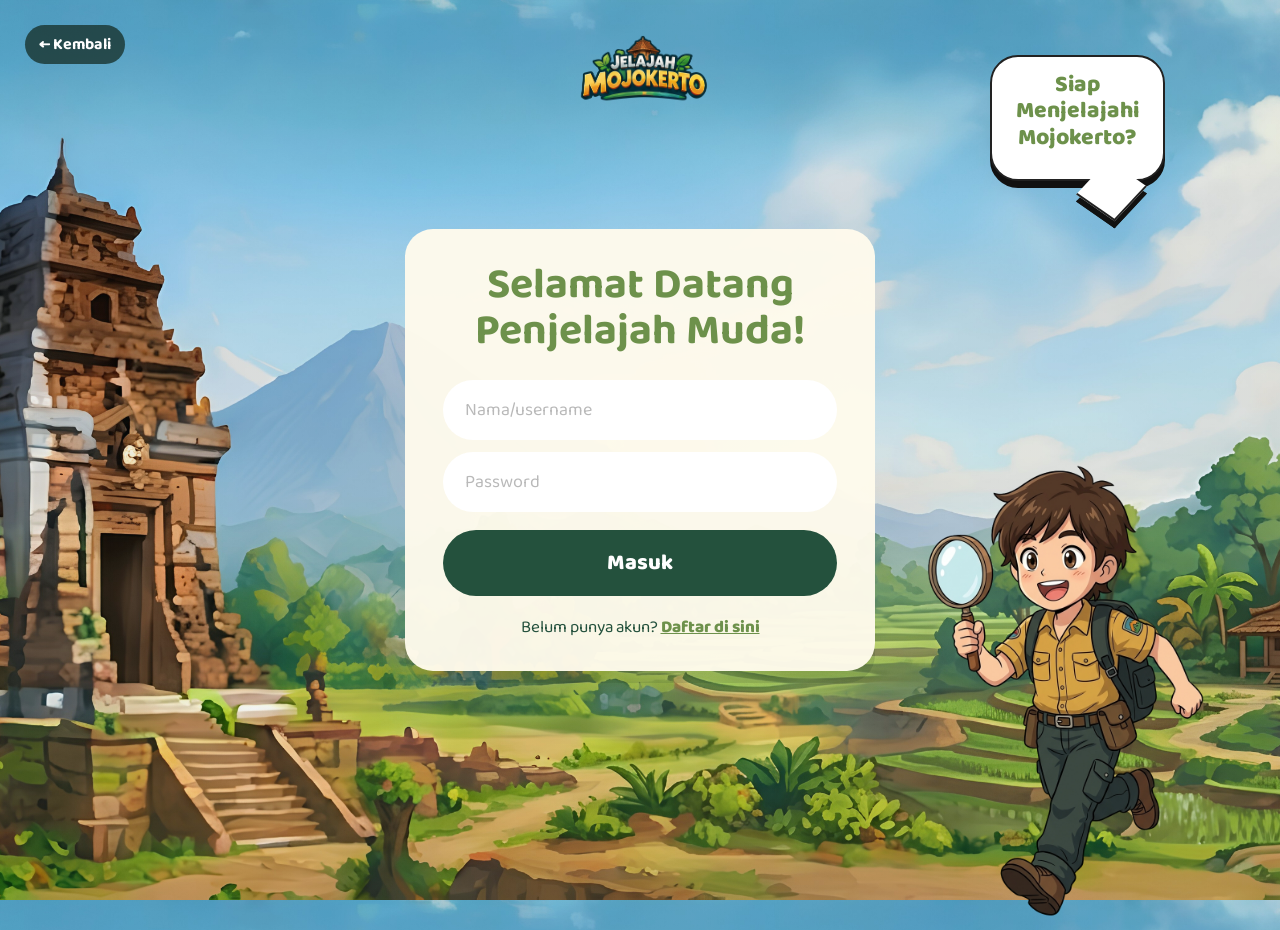
==== login.html @ 7a1562b7 "demo" ====
<!DOCTYPE html>
<html lang="id">
<head>
  <meta charset="UTF-8">
  <meta name="viewport" content="width=device-width, initial-scale=1.0">
  <title>Login - Jelajah Mojokerto</title>
  <link rel="preconnect" href="https://fonts.googleapis.com">
  <link rel="preconnect" href="https://fonts.gstatic.com" crossorigin>
  <link href="https://fonts.googleapis.com/css2?family=Baloo+2:wght@400;500;600;700;800&display=swap" rel="stylesheet">
  <link rel="stylesheet" href="style.css">
</head>
<body class="login-page">
  <a href="index.html" class="back-link">← Kembali</a>
  <img src="assets/logo.png" alt="Jelajah Mojokerto" class="login-logo">
  <div class="speech-bubble">Siap<br>Menjelajahi<br>Mojokerto?</div>

  <div class="login-box">
    <h1>Selamat Datang<br>Penjelajah Muda!</h1>
    <form action="map.html">
      <input type="text" placeholder="Nama/username" required>
      <input type="password" placeholder="Password" required>
      <button type="submit">Masuk</button>
    </form>
    <p class="register-text">Belum punya akun? <a href="#">Daftar di sini</a></p>
  </div>

  <img src="assets/karakter-membawa-kaca-pembesar.png" alt="Penjelajah muda" class="character-login">
</body>
</html>
---- style.css ----
* { box-sizing: border-box; margin: 0; padding: 0; }

:root {
  --cream: #fff9e9;
  --green: #24513d;
  --green-dark: #123d2c;
  --green-light: #6d914b;
  --yellow: #f4d85c;
  --white: #fff;
}

html { scroll-behavior: smooth; }
body {
  font-family: 'Baloo 2', sans-serif;
  color: var(--green);
  overflow-x: hidden;
}

button, input { font: inherit; }
button { cursor: pointer; }

/* ================= LANDING ================= */
.landing-page {
  min-height: 100vh;
  background: var(--cream);
  position: relative;
  overflow: hidden;
}

.topbar {
  position: absolute;
  z-index: 10;
  top: 28px;
  right: 42px;
}

.login-badge {
  display: inline-flex;
  align-items: center;
  justify-content: center;
  padding: 7px 18px;
  background: rgba(20, 45, 37, .95);
  color: white;
  border-radius: 999px;
  text-decoration: none;
  font-size: 18px;
  font-weight: 800;
  letter-spacing: .5px;
}

.hero-logo {
  min-height: 100vh;
    height: 100vh;
  background-image: linear-gradient(rgba(0,0,0,.08), rgba(0,0,0,.08)), url('assets/hero-mojokerto.png');
  background-size: cover;
  background-position: center;
  display: flex;
  flex-direction: column;
  align-items: center;
  justify-content: center;
  padding: 60px 20px 35px;
}

.hero-logo .logo { width: min(700px, 100vw); max-height: 180px; object-fit: contain; }
.hero-logo p {
  margin-top: 4px;
  padding: 3px 18px;
  color: white;
  background: var(--green);
  border-radius: 999px;
  font-size: clamp(13px, 1.8vw, 20px);
  font-weight: 700;
}

.about-card {
  min-height: 43vh;
  padding: 55px 9vw;
  display: flex;
  align-items: center;
  gap: 45px;
  background: var(--cream);
}

.about-text { max-width: 720px; }
.about-text h1 { font-size: clamp(32px, 4vw, 52px); line-height: 1; margin-bottom: 15px; }
.about-text p { font-size: clamp(15px, 1.65vw, 20px); line-height: 1.12; margin-bottom: 10px; }
.character-about { width: min(210px, 24vw); margin-left: auto; object-fit: contain; }
/* ================= TAMBAHAN LANDING PAGE ================= */

/* Tombol mulai menjelajah */
.start-button {
  display: inline-flex;
  align-items: center;
  justify-content: center;

  margin-top: 18px;
  padding: 10px 28px;

  background: var(--yellow);
  color: var(--green-dark);

  border-radius: 999px;
  text-decoration: none;

  font-size: 20px;
  font-weight: 800;

  box-shadow: 0 6px 0 rgba(18, 61, 44, .18);

  transition: transform .2s ease,
              box-shadow .2s ease,
              filter .2s ease;
}

.start-button:hover {
  transform: translateY(-3px);
  box-shadow: 0 9px 0 rgba(18, 61, 44, .18);
  filter: brightness(1.05);
}


/* ================= CARA BERMAIN ================= */

.how-to-play {
  padding: 70px 8vw;
  background: white;
  text-align: center;
}

.section-title {
  max-width: 700px;
  margin: 0 auto 40px;
}

.section-title h2 {
  margin-bottom: 8px;

  color: var(--green);
  font-size: clamp(32px, 4vw, 48px);
  line-height: 1;
}

.section-title p {
  color: var(--green-light);
  font-size: 18px;
  line-height: 1.3;
}


/* Kartu langkah */
.steps {
  max-width: 1050px;
  margin: auto;

  display: grid;
  grid-template-columns: repeat(3, 1fr);
  gap: 25px;
}

.step-card {
  padding: 30px 25px;

  background: var(--cream);
  border: 2px solid rgba(36, 81, 61, .08);
  border-radius: 25px;

  box-shadow: 0 8px 0 rgba(36, 81, 61, .08);

  transition: transform .2s ease,
              box-shadow .2s ease;
}

.step-card:hover {
  transform: translateY(-6px);
  box-shadow: 0 13px 0 rgba(36, 81, 61, .10);
}

.step-icon {
  width: 65px;
  height: 65px;

  margin: 0 auto 15px;

  display: flex;
  align-items: center;
  justify-content: center;

  background: var(--yellow);
  border-radius: 50%;

  font-size: 30px;
}

.step-card h3 {
  margin-bottom: 8px;

  color: var(--green);
  font-size: 25px;
}

.step-card p {
  color: var(--green-light);
  font-size: 16px;
  line-height: 1.35;
}


/* ================= JELAJAHI MOJOKERTO ================= */

.explore-section {
  padding: 75px 7vw;

  background: var(--cream);
  text-align: center;
}

.location-preview {
  max-width: 1100px;
  margin: 0 auto 40px;

  display: grid;
  grid-template-columns: repeat(5, 1fr);
  gap: 18px;
}

.preview-card {
  padding: 20px 12px;

  background: white;
  border-radius: 22px;

  box-shadow: 0 7px 0 rgba(36, 81, 61, .08);

  transition: transform .2s ease,
              box-shadow .2s ease;
}

.preview-card:hover {
  transform: translateY(-7px);
  box-shadow: 0 12px 0 rgba(36, 81, 61, .12);
}

.preview-card img {
  width: 100%;
  height: 120px;

  object-fit: contain;
  display: block;

  margin-bottom: 8px;

  filter: drop-shadow(0 5px 4px rgba(0, 0, 0, .16));
}

.preview-card h3 {
  color: var(--green);
  font-size: 21px;
}


/* Tombol bawah */
.explore-button {
  display: inline-flex;
  align-items: center;
  justify-content: center;

  padding: 11px 30px;

  background: var(--green);
  color: white;

  border-radius: 999px;
  text-decoration: none;

  font-size: 20px;
  font-weight: 800;

  box-shadow: 0 6px 0 rgba(18, 61, 44, .18);

  transition: transform .2s ease,
              box-shadow .2s ease,
              filter .2s ease;
}

.explore-button:hover {
  transform: translateY(-3px);
  box-shadow: 0 9px 0 rgba(18, 61, 44, .18);
  filter: brightness(1.08);
}


/* ================= FOOTER ================= */

.footer {
  padding: 25px 20px;

  background: var(--green-dark);
  color: white;

  text-align: center;
}

.footer p {
  margin-bottom: 4px;

  font-size: 17px;
  font-weight: 800;
}

.footer span {
  font-size: 14px;
  opacity: .85;
}


/* ================= RESPONSIVE ================= */

@media (max-width: 900px) {

  .steps {
    grid-template-columns: 1fr;
    max-width: 600px;
  }

  .location-preview {
    grid-template-columns: repeat(3, 1fr);
  }

}


/* ================= HP ================= */

@media (max-width: 650px) {

  .start-button {
    margin-top: 15px;
    padding: 9px 22px;
    font-size: 17px;
  }

  .how-to-play {
    padding: 50px 22px;
  }

  .section-title {
    margin-bottom: 28px;
  }

  .section-title h2 {
    font-size: 34px;
  }

  .section-title p {
    font-size: 15px;
  }

  .steps {
    gap: 16px;
  }

  .step-card {
    padding: 24px 20px;
  }

  .step-card h3 {
    font-size: 22px;
  }

  .step-card p {
    font-size: 15px;
  }

  .explore-section {
    padding: 50px 18px;
  }

  .location-preview {
    grid-template-columns: repeat(2, 1fr);
    gap: 12px;
  }

  .preview-card {
    padding: 15px 10px;
  }

  .preview-card img {
    height: 90px;
  }

  .preview-card h3 {
    font-size: 18px;
  }

  .explore-button {
    padding: 10px 25px;
    font-size: 17px;
  }

  .footer {
    padding: 20px 15px;
  }

}
/* ================= LOGIN ================= */
.login-page {
  min-height: 100vh;
  position: relative;
  display: flex;
  align-items: center;
  justify-content: center;
  overflow: hidden;
  background-image: linear-gradient(rgba(24, 70, 54, .05), rgba(24, 70, 54, .05)), url('assets/hero-mojokerto.png');
  background-size: cover;
  background-position: center;
}

.login-logo {
  position: absolute;
  top: 35px;
  left: 50%;
  transform: translateX(-50%);
  width: min(190px, 30vw);
  z-index: 4;
}

.login-box {
  width: min(470px, 86vw);
  padding: 34px 38px 30px;
  background: rgba(255, 251, 237, .96);
  border-radius: 28px;
  box-shadow: 0 12px 0 rgba(23, 46, 37, .13);
  position: relative;
  z-index: 5;
}

.login-box h1 {
  text-align: center;
  color: var(--green-light);
  font-size: clamp(28px, 4vw, 43px);
  line-height: 1.08;
  margin-bottom: 25px;
}

.login-box form { display: grid; gap: 12px; }
.login-box input {
  width: 100%;
  border: none;
  outline: none;
  padding: 16px 22px;
  background: white;
  border-radius: 999px;
  font-size: 18px;
  color: var(--green);
}
.login-box input::placeholder { color: #b9b9b9; }
.login-box button {
  border: none;
  padding: 15px;
  margin-top: 6px;
  border-radius: 999px;
  background: var(--green);
  color: white;
  font-size: 22px;
  font-weight: 800;
  transition: .2s ease;
}
.login-box button:hover { transform: translateY(-2px); filter: brightness(1.08); }
.register-text { text-align: center; margin-top: 18px; font-size: 17px; }
.register-text a { color: var(--green-light); font-weight: 800; }

.speech-bubble {
  position: absolute;
  z-index: 6;
  top: 55px;
  right: 9vw;
  width: 175px;
  padding: 15px 18px 28px;
  background: white;
  border: 2px solid #222;
  border-radius: 28px;
  color: var(--green-light);
  font-size: 23px;
  font-weight: 800;
  text-align: center;
  line-height: 1.15;
  filter: drop-shadow(0 7px 0 #111);
}
.speech-bubble::after {
  content: '';
  position: absolute;
  right: 28px;
  bottom: -35px;
  width: 45px;
  height: 45px;
  background: white;
  border-right: 2px solid #222;
  border-bottom: 2px solid #222;
  transform: rotate(35deg) skew(-8deg);
}

.character-login {
  position: absolute;
  z-index: 3;
  right: 3vw;
  bottom: -30px;
  width: min(360px, 35vw);
  max-height: 80vh;
  object-fit: contain;
}
.back-link {
  position: absolute;
  top: 25px;
  left: 25px;
  z-index: 10;
  color: white;
  text-decoration: none;
  font-weight: 700;
  background: rgba(20,45,37,.75);
  padding: 7px 14px;
  border-radius: 999px;
}

/* ================= MAP ================= */
.map-page {
    position: relative;
  width: 100%;
  min-height: 100vh;
margin: 0;
padding: 0;
overflow: hidden;
  /* BACKGROUND PETA */
  background-image: url("assets/map-mojokerto.png");
  background-size: cover;
  background-position: center;

}

.profile-card {
  position: absolute;
  top: 28px;
  right: 5vw;
  z-index: 10;
  display: flex;
  align-items: center;
  gap: 12px;
  padding: 9px 22px 9px 10px;
  min-width: 190px;
  background: rgba(11, 69, 58, .82);
  color: white;
  border-radius: 50px;
}
.profile-menu {
  position: absolute;
  top: 28px;
  right: 5vw;
  z-index: 20;
}

.profile-menu .profile-card {
  position: relative;
  top: auto;
  right: auto;
}

.profile-dropdown {
  position: absolute;
  top: calc(100% + 8px);
  right: 0;

  width: 190px;
  padding: 8px;

  background: rgba(255, 251, 237, .97);
  border-radius: 18px;

  box-shadow: 0 8px 20px rgba(0, 0, 0, .18);

  opacity: 0;
  visibility: hidden;
  transform: translateY(-8px);

  transition: opacity .2s ease,
              transform .2s ease,
              visibility .2s ease;
}

.profile-dropdown a {
  display: block;
  padding: 10px 14px;

  color: var(--green);
  text-decoration: none;

  font-size: 17px;
  font-weight: 700;

  border-radius: 12px;
  transition: background .2s ease;
}

.profile-dropdown a:hover {
  background: rgba(109, 145, 75, .12);
}

.profile-menu:hover .profile-dropdown {
  opacity: 1;
  visibility: visible;
  transform: translateY(0);
}
.profile-avatar {
  width: 52px;
  height: 52px;
  overflow: hidden;
  border-radius: 50%;
  background: white;
}
.profile-avatar img { width: 100%; height: 100%; object-fit: cover; }
.profile-card strong, .profile-card span { display: block; line-height: 1; }
.profile-card strong { font-size: 22px; }
.profile-card span { font-size: 18px; margin-top: 5px; }

.map-location { position: absolute; z-index: 5; 
  transform: translateX(-50%);}

  .location-candi {
  left: 15%;
  top: 20%;
}

.location-pasar {
  left: 50%;
  top: 20%;
}

.location-sawah {
  left: 70%;
  top: 30%;
}

.location-kampung {
  left: 24%;
  top: 60%;
}

.location-sungai {
  left: 56%;
  top: 67%;
}

.location-button {
  border: 0;
  min-width: 0;
  padding: 0;
  background: transparent;
  color: var(--green-light);
  font-weight: 800;
  font-size: 22px;
  line-height: 1.05;
  cursor: pointer;
  transition: transform .25s ease, filter .25s ease;
}
.location-button:hover {
  transform: translateY(-6px) scale(1.05);
  filter: drop-shadow(0 8px 10px rgba(0, 0, 0, .25));
}
.location-button img {
  width: 150px;
  height: auto;
  display: block;
  margin: 0 auto 6px;
  object-fit: contain;

  filter: drop-shadow(0 6px 5px rgba(0, 0, 0, .25));
  animation: floating 2.8s ease-in-out infinite;
}
@keyframes floating {
  0%, 100% {
    transform: translateY(0);
  }

  50% {
    transform: translateY(-7px);
  }
}
.location-button strong,
.location-button span {
  display: block;
  background: rgba(255, 255, 255, .82);
  padding: 7px 18px;
}

.location-button strong {
  border-radius: 25px 25px 0 0;
  padding-bottom: 2px;
}

.location-button span {
  border-radius: 0 0 25px 25px;
  padding-top: 2px;
}

.location-button strong, .location-button span { display: block; }
.location-button:hover { transform: translateY(-5px) scale(1.03); }
 .location-button.unlocked {
  color: var(--green);
}

.location-button.unlocked strong,
.location-button.unlocked span {
  background: rgba(255, 239, 111, .9);
  color: var(--green);
}
.location-button:not(.unlocked) {
  opacity: .82;
}

.location-button.unlocked {
  animation: unlockedPulse 2s ease-in-out infinite;
}

@keyframes unlockedPulse {
  0%, 100% {
    filter: drop-shadow(0 4px 5px rgba(0, 0, 0, .2));
  }

  50% {
    filter: drop-shadow(0 6px 12px rgba(255, 239, 111, .7));
  }
}
@media (max-width: 900px) {
  .about-card { padding: 45px 7vw; }
  .character-login { opacity: .65; right: -30px; }
  .speech-bubble { right: 4vw; transform: scale(.85); transform-origin: top right; }
  .map-page { background-position: center; }
  .location-button { min-width: 145px; font-size: 17px; }
}

@media (max-width: 650px) {
  .topbar { top: 18px; right: 18px; }
  .hero-logo { min-height: 38vh; }
  .hero-logo p { text-align: center; }
  .about-card { min-height: auto; padding: 38px 25px; gap: 10px; }
  .character-about { width: 105px; }
  .login-box { padding: 28px 22px; }
  .character-login { width: 180px; right: -25px; bottom: -10px; opacity: .5; display: none;}
  .speech-bubble { top: 82px; right: 10px; width: 125px; font-size: 17px; display: none;}
  .profile-card { top: 14px; right: 12px; transform: scale(.8); transform-origin: top right; }
  .profile-menu {
  top: 14px;
  right: 12px;
}

.profile-dropdown {
  width: 170px;
}

.profile-dropdown a {
  font-size: 15px;
}
  
  .location-button {
    min-width: 0;
    padding: 0;
    font-size: 14px;
  }

  .location-button img {
    width: 70px;
  }

  .location-button strong,
  .location-button span {
    padding-left: 10px;
    padding-right: 10px;
  }
  .location-candi { left: 20%; top: 10%; }
.location-pasar { left: 55%; top: 20%; }
.location-sawah { left: 83%; top: 30%; }
.location-kampung { left: 24%; top: 50%; }
.location-sungai { left: 70%; top: 70%; }


}
/* ================= MISSION PAGE ================= */

.mission-page {
  position: relative;
  min-height: 100vh;

  background-image:
    linear-gradient(
      rgba(20, 55, 40, .15),
      rgba(20, 55, 40, .15)
    ),
    url("assets/misi1-candi.png");

  background-size: cover;
  background-position: center;

  display: flex;
  flex-direction: column;
  align-items: center;

  padding: 35px 20px 50px;

  overflow: hidden;
}


/* KEMBALI */

.mission-back {
  position: absolute;
  top: 25px;
  left: 30px;

  padding: 8px 18px;

  background: rgba(18, 61, 44, .85);
  color: white;

  border-radius: 999px;

  text-decoration: none;
  font-size: 17px;
  font-weight: 700;

  transition: transform .2s ease;
}

.mission-back:hover {
  transform: translateY(-2px);
}




/* JUDUL */

.mission-header {
  width: min(700px, 90vw);

  margin-top: 75px;

  text-align: center;
  color: white;

  text-shadow: 0 3px 8px rgba(0, 0, 0, .35);
}

.mission-label {
  display: inline-block;

  padding: 5px 18px;

  background: var(--yellow);
  color: var(--green-dark);

  border-radius: 999px;

  font-size: 18px;
  font-weight: 800;
}

.mission-header h1 {
  margin-top: 10px;

  font-size: clamp(40px, 6vw, 70px);
  line-height: 1;
}

.mission-header p {
  margin-top: 12px;

  font-size: 19px;
  font-weight: 600;
}


/* CERITA */

.mission-story {
  width: min(650px, 90vw);

  margin-top: 35px;
  padding: 28px 32px;

  background: rgba(255, 251, 237, .94);

  border-radius: 28px;

  box-shadow: 0 10px 0 rgba(18, 61, 44, .18);

  color: var(--green);
}

.mission-story h2 {
  margin-bottom: 10px;

  font-size: 30px;
  color: var(--green-light);
}

.mission-story p {
  margin-bottom: 10px;

  font-size: 17px;
  line-height: 1.35;
}


/* MULAI MISI */

.mission-start {
  display: inline-flex;
  align-items: center;
  justify-content: center;

  margin-top: 28px;
  padding: 12px 35px;

  background: var(--yellow);
  color: var(--green-dark);

  border-radius: 999px;

  text-decoration: none;

  font-size: 21px;
  font-weight: 800;

  box-shadow: 0 6px 0 rgba(18, 61, 44, .25);

  transition:
    transform .2s ease,
    box-shadow .2s ease;
}

.mission-start:hover {
  transform: translateY(-4px);
  box-shadow: 0 10px 0 rgba(18, 61, 44, .25);
}


/* ================= HP ================= */

@media (max-width: 650px) {

  .mission-page {
    padding: 25px 18px 40px;
    background-position: center;
  }

  .mission-back {
    top: 15px;
    left: 15px;
    font-size: 14px;
    padding: 7px 14px;
  }

  .mission-profile {
    top: 15px;
    right: 15px;
    transform: scale(.8);
    transform-origin: top right;
  }

  .mission-header {
    margin-top: 95px;
  }

  .mission-header h1 {
    font-size: 42px;
  }

  .mission-header p {
    font-size: 15px;
  }

  .mission-story {
    padding: 22px;
    margin-top: 25px;
  }

  .mission-story h2 {
    font-size: 25px;
  }

  .mission-story p {
    font-size: 15px;
  }

  .mission-start {
    font-size: 18px;
    padding: 10px 28px;
  }

}

/* ================= PERTANYAAN ================= */

.question-page {
  position: relative;

  min-height: 100vh;

  padding: 40px 20px 60px;

  background-image:
    linear-gradient(
      rgba(20, 55, 40, .18),
      rgba(20, 55, 40, .18)
    ),
    url("assets/misi1-candi.png");

  background-size: cover;
  background-position: center;

  display: flex;
  flex-direction: column;
  align-items: center;
}


/* HEADER */

.question-header {
  width: min(800px, 90vw);

  margin-top: 70px;

  text-align: center;
  color: white;

  text-shadow: 0 3px 8px rgba(0, 0, 0, .35);
}

.question-header h1 {
  margin-top: 12px;

  font-size: clamp(36px, 5vw, 58px);
  line-height: 1;
}


/* KARTU */

.question-card {
  width: min(700px, 92vw);

  margin-top: 35px;

  padding: 35px;

  background: rgba(255, 251, 237, .96);

  border-radius: 28px;

  box-shadow:
    0 10px 0 rgba(18, 61, 44, .18);

  color: var(--green);
}


/* NOMOR SOAL */

.question-number {
  width: 55px;
  height: 55px;

  display: flex;
  align-items: center;
  justify-content: center;

  margin-bottom: 20px;

  background: var(--yellow);
  color: var(--green-dark);

  border-radius: 50%;

  font-size: 22px;
  font-weight: 800;
}


/* SOAL */

.question-card h2 {
  margin-bottom: 25px;

  font-size: clamp(22px, 3vw, 30px);

  line-height: 1.2;
}


/* JAWABAN */

.answer-list {
  display: grid;
  gap: 13px;
}

.answer-button {
  width: 100%;

  padding: 14px 18px;

  border: 3px solid transparent;

  background: white;
  color: var(--green);

  border-radius: 18px;

  text-align: left;

  font-size: 17px;
  font-weight: 700;

  transition:
    transform .2s ease,
    background .2s ease,
    border-color .2s ease;
}

.answer-button:hover:not(:disabled) {
  transform: translateX(5px);

  border-color: var(--green-light);

  background: rgba(109, 145, 75, .08);
}

.answer-button:disabled {
  cursor: default;
}


/* BENAR */

.answer-button.correct {
  background: #cde99b;

  border-color: var(--green);

  color: var(--green-dark);
}


/* SALAH */

.answer-button.wrong {
  background: #ffd7d2;

  border-color: #c94b3c;

  color: #8f2d22;
}


/* FEEDBACK */

.answer-feedback {
  margin-top: 20px;

  padding: 13px 18px;

  border-radius: 15px;

  font-size: 17px;
  font-weight: 700;

  text-align: center;
}

.answer-feedback.success {
  background: #dff2b8;
  color: var(--green-dark);
}

.answer-feedback.error {
  background: #ffe0dc;
  color: #8f2d22;
}


/* ================= HP ================= */

@media (max-width: 650px) {

  .question-page {
    padding: 25px 16px 40px;
  }

  .question-header {
    margin-top: 90px;
  }

  .question-header h1 {
    font-size: 38px;
  }

  .question-card {
    padding: 24px 20px;
    margin-top: 25px;
  }

  .question-card h2 {
    font-size: 22px;
  }

  .answer-button {
    padding: 12px 14px;
    font-size: 15px;
  }

}
/* ================= PROFIL ================= */

.profile-page {
  min-height: 100vh;

  padding: 35px 20px 60px;

  background:
    linear-gradient(
      rgba(255, 249, 233, .92),
      rgba(255, 249, 233, .96)
    ),
    url("assets/map-mojokerto.jpg");

  background-size: cover;
  background-position: center;

  display: flex;
  flex-direction: column;
  align-items: center;

  color: var(--green);
}


/* KEMBALI */

.profile-back {
  position: absolute;

  top: 25px;
  left: 30px;

  padding: 8px 18px;

  background: var(--green);
  color: white;

  border-radius: 999px;

  text-decoration: none;

  font-size: 17px;
  font-weight: 700;

  transition: transform .2s ease;
}

.profile-back:hover {
  transform: translateY(-2px);
}


/* HEADER */

.profile-header {
  width: min(700px, 90vw);

  margin-top: 60px;

  text-align: center;
}

.profile-header h1 {
  margin-top: 10px;

  font-size: clamp(38px, 5vw, 58px);
  line-height: 1;
}

.profile-header p {
  margin-top: 10px;

  font-size: 17px;

  color: var(--green-light);
}


/* KARTU PROFIL */

.profile-main-card {
  width: min(650px, 92vw);

  margin-top: 30px;
  padding: 35px;

  background: rgba(255, 255, 255, .95);

  border-radius: 30px;

  text-align: center;

  box-shadow:
    0 10px 0 rgba(18, 61, 44, .10);
}


/* AVATAR */

.profile-big-avatar {
  width: 120px;
  height: 120px;

  margin: 0 auto 15px;

  padding: 5px;

  background: var(--yellow);

  border-radius: 50%;
}

.profile-big-avatar img {
  width: 100%;
  height: 100%;

  border-radius: 50%;

  object-fit: cover;
}


/* NAMA */

.profile-main-card h2 {
  font-size: 32px;

  line-height: 1;
}

.profile-level {
  display: inline-block;

  margin-top: 8px;
  padding: 5px 18px;

  background: var(--yellow);
  color: var(--green-dark);

  border-radius: 999px;

  font-weight: 800;
}

.profile-description {
  margin-top: 8px;

  color: var(--green-light);

  font-size: 16px;
}


/* STATISTIK */

.profile-stats {
  margin-top: 25px;

  display: grid;
  grid-template-columns: repeat(3, 1fr);

  gap: 15px;
}

.profile-stat {
  padding: 18px 10px;

  background: var(--cream);

  border-radius: 18px;
}

.profile-stat strong {
  display: block;

  font-size: 28px;

  color: var(--green);
}

.profile-stat span {
  display: block;

  margin-top: 2px;

  font-size: 14px;

  color: var(--green-light);
}


/* ================= PERJALANAN ================= */

.journey-card {
  width: min(650px, 92vw);

  margin-top: 25px;
  padding: 28px;

  background: rgba(255, 255, 255, .95);

  border-radius: 30px;

  box-shadow:
    0 10px 0 rgba(18, 61, 44, .10);
}

.journey-card h2 {
  margin-bottom: 18px;

  font-size: 28px;
}


/* ITEM */

.journey-list {
  display: grid;
  gap: 10px;
}

.journey-item {
  display: flex;
  align-items: center;
  gap: 14px;

  padding: 12px 15px;

  background: var(--cream);

  border-radius: 17px;
}

.journey-item.active {
  background: rgba(244, 216, 92, .28);
}


/* IKON */

.journey-icon {
  width: 48px;
  height: 48px;

  flex-shrink: 0;

  display: flex;
  align-items: center;
  justify-content: center;

  background: white;

  border-radius: 14px;

  font-size: 24px;
}


/* INFORMASI */

.journey-info {
  flex: 1;
}

.journey-info strong {
  display: block;

  font-size: 19px;
}

.journey-info span {
  display: block;

  margin-top: 2px;

  font-size: 14px;

  color: var(--green-light);
}


/* STATUS */

.journey-status {
  font-size: 20px;
}


/* TOMBOL */

.profile-map-button {
  margin-top: 25px;

  padding: 11px 28px;

  background: var(--green);
  color: white;

  border-radius: 999px;

  text-decoration: none;

  font-size: 19px;
  font-weight: 800;

  box-shadow:
    0 6px 0 rgba(18, 61, 44, .18);

  transition:
    transform .2s ease,
    box-shadow .2s ease;
}

.profile-map-button:hover {
  transform: translateY(-3px);

  box-shadow:
    0 9px 0 rgba(18, 61, 44, .18);
}


/* ================= HP ================= */

@media (max-width: 650px) {

  .profile-page {
    padding: 25px 15px 40px;
  }

  .profile-back {
    top: 15px;
    left: 15px;

    font-size: 14px;

    padding: 7px 14px;
  }

  .profile-header {
    margin-top: 80px;
  }

  .profile-header h1 {
    font-size: 40px;
  }

  .profile-header p {
    font-size: 15px;
  }

  .profile-main-card,
  .journey-card {
    padding: 22px 18px;
  }

  .profile-big-avatar {
    width: 100px;
    height: 100px;
  }

  .profile-main-card h2 {
    font-size: 27px;
  }

  .profile-stats {
    gap: 8px;
  }

  .profile-stat {
    padding: 14px 7px;
  }

  .profile-stat strong {
    font-size: 23px;
  }

  .profile-stat span {
    font-size: 12px;
  }

}

/* ================= MISI 2 - PASAR ================= */

.market-mission-page {
  position: relative;

  min-height: 100vh;

  padding: 30px 20px 45px;

  background-image:
    linear-gradient(
      rgba(44, 61, 40, .10),
      rgba(44, 61, 40, .10)
    ),
    url("assets/misi2-pasar.png");

  background-size: cover;
  background-position: center;

  display: flex;
  flex-direction: column;
  align-items: center;

  color: var(--green);

  overflow: hidden;
}


/* JUDUL */

.market-title {
  margin-top: 55px;

  text-align: center;

  color: white;

  text-shadow:
    0 3px 6px rgba(0, 0, 0, .35);
}

.market-title span {
  display: inline-block;

  padding: 4px 18px;

  background: var(--yellow);
  color: var(--green-dark);

  border-radius: 999px;

  font-size: 17px;
  font-weight: 800;
}

.market-title h1 {
  margin-top: 5px;

  font-size: clamp(38px, 5vw, 60px);

  line-height: 1;
}


/* UANG */

.money-card {
  display: flex;
  align-items: center;
  gap: 12px;

  margin-top: 15px;

  padding: 7px 20px;

  background: white;

  border-radius: 999px;

  box-shadow:
    0 5px 0 rgba(0, 0, 0, .12);

  font-size: 17px;
}

.money-card strong {
  color: var(--green);
}


/* INSTRUKSI */

.market-instruction {
  margin-top: 18px;

  color: white;

  font-size: 18px;
  font-weight: 700;

  text-shadow:
    0 2px 5px rgba(0, 0, 0, .4);
}


/* BARANG */

.market-items {
  width: min(800px, 92vw);

  margin-top: 18px;

  display: grid;
  grid-template-columns: repeat(4, 1fr);

  gap: 12px;
}

.market-item {
  border: 3px solid transparent;

  padding: 10px 8px;

  background: rgba(255, 255, 255, .94);

  border-radius: 18px;

  color: var(--green);

  display: flex;
  flex-direction: column;
  align-items: center;

  cursor: pointer;

  font-family: inherit;

  box-shadow:
    0 5px 0 rgba(0, 0, 0, .10);

  transition:
    transform .2s ease,
    background .2s ease,
    border-color .2s ease;
}

.market-item:hover {
  transform: translateY(-5px);
}

.market-item.selected {
  background: rgba(244, 216, 92, .95);

  border-color: var(--green);

  transform: translateY(-4px);
}

.market-item img {
  width: 95px;
  height: 80px;

  object-fit: contain;

  margin-bottom: 5px;

  filter:
    drop-shadow(0 4px 3px rgba(0, 0, 0, .15));
}

.market-item strong {
  font-size: 18px;
  line-height: 1;
}

.market-item span {
  margin-top: 3px;

  font-size: 14px;
  font-weight: 700;
}


/* TOTAL */

.market-result {
  margin-top: 18px;

  min-width: 220px;

  padding: 9px 20px;

  background: rgba(255, 251, 237, .95);

  border-radius: 18px;

  text-align: center;

  box-shadow:
    0 5px 0 rgba(0, 0, 0, .10);
}

.market-result span {
  display: block;

  font-size: 14px;
}

.market-result strong {
  display: block;

  margin-top: 2px;

  font-size: 24px;

  color: var(--green);
}


/* TOMBOL LANJUT */

.market-next {
  margin-top: 16px;

  min-width: 140px;

  border: none;

  padding: 9px 25px;

  background: var(--green);

  color: white;

  border-radius: 999px;

  font-size: 19px;
  font-weight: 800;

  font-family: inherit;

  cursor: pointer;

  box-shadow:
    0 5px 0 rgba(0, 0, 0, .18);

  transition:
    transform .2s ease,
    filter .2s ease;
}

.market-next:hover {
  transform: translateY(-3px);

  filter: brightness(1.08);
}


/* ================= HP ================= */

@media (max-width: 650px) {

  .market-mission-page {
    padding: 20px 14px 35px;

    background-position: center;
  }

  .market-title {
    margin-top: 70px;
  }

  .market-title h1 {
    font-size: 40px;
  }

  .market-title span {
    font-size: 14px;
  }

  .money-card {
    font-size: 15px;
  }

  .market-instruction {
    font-size: 15px;
    text-align: center;
  }

  .market-items {
    grid-template-columns: repeat(2, 1fr);

    gap: 10px;

    width: min(400px, 92vw);
  }

  .market-item {
    padding: 9px 6px;
  }

  .market-item img {
    width: 75px;
    height: 65px;
  }

  .market-item strong {
    font-size: 16px;
  }

  .market-item span {
    font-size: 12px;
  }

  .market-result {
    min-width: 190px;
  }

  .market-next {
    font-size: 17px;
  }
}
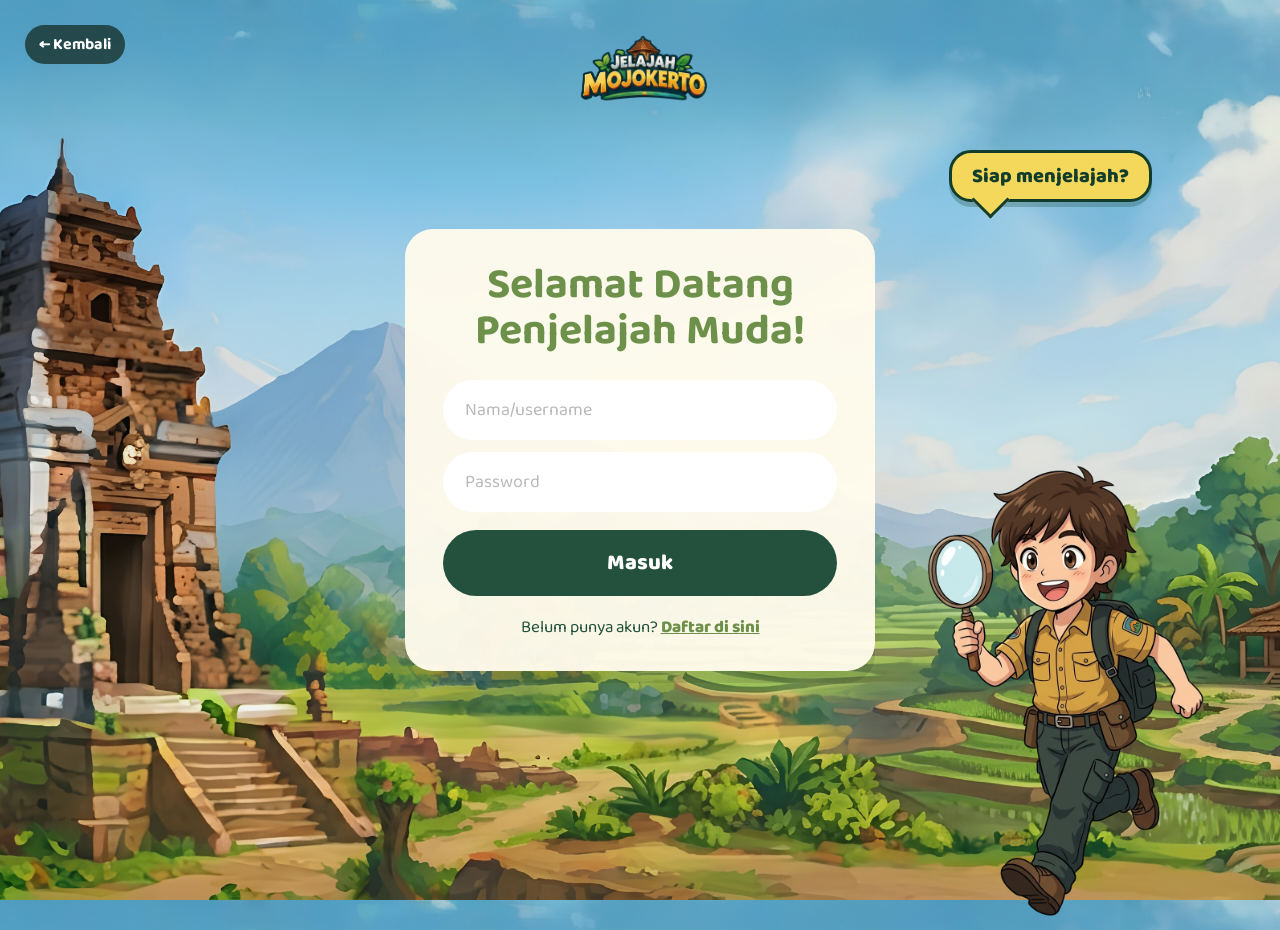
==== commit 71832d7c: "revisi animasi dan fitur" ====
--- a/login.html
+++ b/login.html
@@ -12,7 +12,9 @@
 <body class="login-page">
   <a href="index.html" class="back-link">← Kembali</a>
   <img src="assets/logo.png" alt="Jelajah Mojokerto" class="login-logo">
-  <div class="speech-bubble">Siap<br>Menjelajahi<br>Mojokerto?</div>
+  <div class="speech-bubble">
+  Siap menjelajah?
+</div>
 
   <div class="login-box">
     <h1>Selamat Datang<br>Penjelajah Muda!</h1>
@@ -21,7 +23,7 @@
       <input type="password" placeholder="Password" required>
       <button type="submit">Masuk</button>
     </form>
-    <p class="register-text">Belum punya akun? <a href="#">Daftar di sini</a></p>
+    <p class="register-text">Belum punya akun? <a href="register.html">Daftar di sini</a></p>
   </div>
 
   <img src="assets/karakter-membawa-kaca-pembesar.png" alt="Penjelajah muda" class="character-login">
--- a/style.css
+++ b/style.css
@@ -203,6 +203,321 @@
   font-size: 16px;
   line-height: 1.35;
 }
+/* =====================================================
+   ANIMASI LANDING PAGE
+   ===================================================== */
+
+
+/* ================= HERO ================= */
+
+.hero-logo .logo {
+  animation: logoReveal 1s ease-out both;
+}
+
+.hero-logo p {
+  animation: fadeUp .8s ease-out .35s both;
+}
+
+.hero-logo .start-button {
+  animation: fadeUp .8s ease-out .6s both;
+}
+
+
+/* Logo muncul dengan sedikit zoom */
+
+@keyframes logoReveal {
+
+  from {
+    opacity: 0;
+    transform: scale(.82);
+  }
+
+  to {
+    opacity: 1;
+    transform: scale(1);
+  }
+
+}
+
+
+/* Elemen muncul dari bawah */
+
+@keyframes fadeUp {
+
+  from {
+    opacity: 0;
+    transform: translateY(20px);
+  }
+
+  to {
+    opacity: 1;
+    transform: translateY(0);
+  }
+
+}
+
+
+/* ================= KARAKTER ================= */
+
+.floating-character {
+  animation: characterFloat 3.5s ease-in-out infinite;
+}
+
+@keyframes characterFloat {
+
+  0%,
+  100% {
+    transform: translateY(0);
+  }
+
+  50% {
+    transform: translateY(-10px);
+  }
+
+}
+
+
+/* ================= TOMBOL ================= */
+
+.start-button,
+.explore-button {
+  position: relative;
+  overflow: hidden;
+}
+
+
+/* Efek kilau saat hover */
+
+.start-button::after,
+.explore-button::after {
+  content: "";
+
+  position: absolute;
+
+  top: 0;
+  left: -100%;
+
+  width: 60%;
+  height: 100%;
+
+  background: rgba(255,255,255,.28);
+
+  transform: skewX(-25deg);
+
+  transition: left .5s ease;
+}
+
+.start-button:hover::after,
+.explore-button:hover::after {
+  left: 140%;
+}
+
+
+/* ================= ABOUT ================= */
+
+.about-card {
+  animation: aboutReveal .8s ease both;
+}
+
+@keyframes aboutReveal {
+
+  from {
+    opacity: 0;
+    transform: translateY(30px);
+  }
+
+  to {
+    opacity: 1;
+    transform: translateY(0);
+  }
+
+}
+
+
+/* ================= KARTU ================= */
+
+.animate-card {
+  animation: cardFloatIn .7s ease both;
+}
+
+@keyframes cardFloatIn {
+
+  from {
+    opacity: 0;
+    transform: translateY(25px);
+  }
+
+  to {
+    opacity: 1;
+    transform: translateY(0);
+  }
+
+}
+
+
+/* Kartu terasa sedikit hidup ketika diarahkan */
+
+.step-card,
+.preview-card {
+  transition:
+    transform .25s ease,
+    box-shadow .25s ease;
+}
+
+.step-card:hover {
+  transform: translateY(-8px);
+}
+
+.preview-card:hover {
+  transform: translateY(-8px) scale(1.02);
+}
+
+
+/* ================= ICON CARA BERMAIN ================= */
+
+.step-icon {
+  transition:
+    transform .3s ease,
+    box-shadow .3s ease;
+}
+
+.step-card:hover .step-icon {
+  transform: rotate(-5deg) scale(1.08);
+
+  box-shadow:
+    0 5px 12px rgba(36,81,61,.16);
+}
+
+
+/* ================= GAMBAR LOKASI ================= */
+
+.preview-card img {
+  transition:
+    transform .3s ease,
+    filter .3s ease;
+}
+
+.preview-card:hover img {
+  transform: translateY(-5px) scale(1.05);
+
+  filter:
+    drop-shadow(0 8px 6px rgba(0,0,0,.18));
+}
+
+
+/* ================= LOGIN BUTTON ================= */
+
+.login-badge {
+  transition:
+    transform .2s ease,
+    filter .2s ease;
+}
+
+.login-badge:hover {
+  transform: translateY(-2px) scale(1.04);
+
+  filter: brightness(1.08);
+}
+
+
+/* ================= PREFERS REDUCED MOTION ================= */
+
+@media (prefers-reduced-motion: reduce) {
+
+  *,
+  *::before,
+  *::after {
+    animation-duration: .01ms !important;
+    animation-iteration-count: 1 !important;
+    scroll-behavior: auto !important;
+    transition-duration: .01ms !important;
+  }
+
+}
+
+/* ================= SCROLL REVEAL ================= */
+
+/* Kondisi awal */
+.scroll-reveal {
+  opacity: 0;
+  transform: translateY(45px);
+  transition:
+    opacity .7s ease,
+    transform .7s cubic-bezier(.22, 1, .36, 1);
+}
+
+/* Saat masuk layar */
+.scroll-reveal.show {
+  opacity: 1;
+  transform: translateY(0);
+}
+
+
+/* Animasi dari kiri */
+.scroll-left {
+  opacity: 0;
+  transform: translateX(-50px);
+  transition:
+    opacity .7s ease,
+    transform .7s cubic-bezier(.22, 1, .36, 1);
+}
+
+.scroll-left.show {
+  opacity: 1;
+  transform: translateX(0);
+}
+
+
+/* Animasi dari kanan */
+.scroll-right {
+  opacity: 0;
+  transform: translateX(50px);
+  transition:
+    opacity .7s ease,
+    transform .7s cubic-bezier(.22, 1, .36, 1);
+}
+
+.scroll-right.show {
+  opacity: 1;
+  transform: translateX(0);
+}
+
+
+/* Animasi muncul bertahap */
+.stagger-reveal {
+  opacity: 0;
+  transform: translateY(30px);
+  transition:
+    opacity .6s ease,
+    transform .6s cubic-bezier(.22, 1, .36, 1);
+}
+
+.stagger-reveal.show {
+  opacity: 1;
+  transform: translateY(0);
+}
+
+
+/* Delay tiap kartu */
+.stagger-reveal:nth-child(1) {
+  transition-delay: .05s;
+}
+
+.stagger-reveal:nth-child(2) {
+  transition-delay: .15s;
+}
+
+.stagger-reveal:nth-child(3) {
+  transition-delay: .25s;
+}
+
+.stagger-reveal:nth-child(4) {
+  transition-delay: .35s;
+}
+
+.stagger-reveal:nth-child(5) {
+  transition-delay: .45s;
+}
 
 
 /* ================= JELAJAHI MOJOKERTO ================= */
@@ -472,31 +787,48 @@
 .speech-bubble {
   position: absolute;
   z-index: 6;
-  top: 55px;
-  right: 9vw;
-  width: 175px;
-  padding: 15px 18px 28px;
-  background: white;
-  border: 2px solid #222;
-  border-radius: 28px;
-  color: var(--green-light);
-  font-size: 23px;
+
+  top: 150px;
+  right: 10vw;
+
+  width: auto;
+  min-width: 160px;
+
+  padding: 12px 20px;
+
+  background: var(--yellow);
+  color: var(--green-dark);
+
+  border: 3px solid var(--green-dark);
+  border-radius: 22px;
+
+  font-size: 20px;
   font-weight: 800;
+
   text-align: center;
-  line-height: 1.15;
-  filter: drop-shadow(0 7px 0 #111);
+  line-height: 1.1;
+
+  box-shadow: 0 5px 0 rgba(18, 61, 44, .25);
+
+  animation: speechBubbleIn .6s cubic-bezier(.22, 1, .36, 1) .8s both;
 }
 .speech-bubble::after {
-  content: '';
+  content: "";
+
   position: absolute;
-  right: 28px;
-  bottom: -35px;
-  width: 45px;
-  height: 45px;
-  background: white;
-  border-right: 2px solid #222;
-  border-bottom: 2px solid #222;
-  transform: rotate(35deg) skew(-8deg);
+
+  left: 25px;
+  bottom: -14px;
+
+  width: 24px;
+  height: 24px;
+
+  background: var(--yellow);
+
+  border-right: 3px solid var(--green-dark);
+  border-bottom: 3px solid var(--green-dark);
+
+  transform: rotate(45deg);
 }
 
 .character-login {
@@ -519,6 +851,456 @@
   background: rgba(20,45,37,.75);
   padding: 7px 14px;
   border-radius: 999px;
+}
+/* ================= LOGIN ANIMATION ================= */
+
+/* Logo muncul dengan efek zoom */
+.login-logo {
+  animation: loginLogoIn .8s ease-out both;
+}
+
+@keyframes loginLogoIn {
+  from {
+    opacity: 0;
+    transform: translateX(-50%) scale(.82);
+  }
+
+  to {
+    opacity: 1;
+    transform: translateX(-50%) scale(1);
+  }
+}
+
+
+/* Kotak login masuk dari bawah */
+.login-box {
+  animation: loginBoxIn .8s cubic-bezier(.22, 1, .36, 1) .2s both;
+}
+
+@keyframes loginBoxIn {
+  from {
+    opacity: 0;
+    transform: translateY(35px);
+  }
+
+  to {
+    opacity: 1;
+    transform: translateY(0);
+  }
+}
+
+
+/* Karakter masuk dari kanan */
+.character-login {
+  animation: characterIn .9s cubic-bezier(.22, 1, .36, 1) .3s both;
+}
+
+@keyframes characterIn {
+  from {
+    opacity: 0;
+    transform: translateX(80px);
+  }
+
+  to {
+    opacity: 1;
+    transform: translateX(0);
+  }
+}
+
+
+/* Setelah masuk, karakter sedikit melayang */
+@keyframes characterFloat {
+  0%,
+  100% {
+    transform: translateY(0);
+  }
+
+  50% {
+    transform: translateY(-8px);
+  }
+}
+
+
+/* Speech bubble muncul belakangan */
+.speech-bubble {
+  animation: speechBubbleIn .6s cubic-bezier(.22, 1, .36, 1) .85s both;
+}
+
+@keyframes speechBubbleIn {
+  from {
+    opacity: 0;
+    transform: scale(.8) translateY(-10px);
+  }
+
+  to {
+    opacity: 1;
+    transform: scale(1) translateY(0);
+  }
+}
+
+
+/* Input saat disentuh */
+.login-box input {
+  transition:
+    transform .2s ease,
+    box-shadow .2s ease;
+}
+
+.login-box input:focus {
+  transform: translateY(-2px);
+
+  box-shadow:
+    0 5px 14px rgba(36, 81, 61, .12);
+}
+
+
+/* Tombol masuk */
+.login-box button {
+  transition:
+    transform .2s ease,
+    filter .2s ease,
+    box-shadow .2s ease;
+}
+
+.login-box button:hover {
+  transform: translateY(-3px);
+
+  filter: brightness(1.08);
+
+  box-shadow:
+    0 7px 0 rgba(18, 61, 44, .15);
+}
+
+
+/* Tombol kembali */
+.back-link {
+  transition:
+    transform .2s ease,
+    filter .2s ease;
+}
+
+.back-link:hover {
+  transform: translateX(-3px);
+
+  filter: brightness(1.08);
+}
+
+
+/* Link daftar */
+.register-text a {
+  transition:
+    opacity .2s ease;
+}
+
+.register-text a:hover {
+  opacity: .7;
+}
+
+
+/* ================= HP ================= */
+
+@media (max-width: 650px) {
+
+  /*
+   * Karakter dan speech bubble memang
+   * tetap disembunyikan di HP.
+   */
+  .character-login,
+  .speech-bubble {
+    animation: none;
+  }
+
+}
+
+/* ================= REGISTER ================= */
+
+.register-page {
+  min-height: 100vh;
+
+  position: relative;
+
+  display: flex;
+  align-items: center;
+  justify-content: center;
+
+  overflow: hidden;
+
+  background-image:
+    linear-gradient(
+      rgba(24, 70, 54, .05),
+      rgba(24, 70, 54, .05)
+    ),
+    url("assets/hero-mojokerto.png");
+
+  background-size: cover;
+  background-position: center;
+}
+
+
+/* LOGO */
+
+.register-logo {
+  position: absolute;
+
+  top: 32px;
+  left: 50%;
+
+  transform: translateX(-50%);
+
+  width: min(190px, 30vw);
+
+  z-index: 4;
+
+  animation:
+    loginLogoIn .8s ease-out both;
+}
+
+
+/* KOTAK */
+
+.register-box {
+  width: min(500px, 88vw);
+
+  padding: 32px 38px 30px;
+
+  background:
+    rgba(255, 251, 237, .96);
+
+  border-radius: 28px;
+
+  box-shadow:
+    0 12px 0 rgba(23, 46, 37, .13);
+
+  position: relative;
+
+  z-index: 5;
+
+  animation:
+    loginBoxIn .8s cubic-bezier(.22, 1, .36, 1) .15s both;
+}
+
+
+/* JUDUL */
+
+.register-box h1 {
+  text-align: center;
+
+  color: var(--green-light);
+
+  font-size: clamp(32px, 4vw, 43px);
+
+  line-height: 1;
+
+  margin-bottom: 5px;
+}
+
+.register-subtitle {
+  text-align: center;
+
+  color: var(--green-light);
+
+  font-size: 16px;
+
+  margin-bottom: 22px;
+}
+
+
+/* FORM */
+
+.register-box form {
+  display: grid;
+
+  gap: 11px;
+}
+
+
+/* INPUT + SELECT */
+
+.register-box input,
+.register-box select {
+  width: 100%;
+
+  border: none;
+  outline: none;
+
+  padding: 14px 20px;
+
+  background: white;
+
+  border-radius: 999px;
+
+  font-size: 17px;
+
+  color: var(--green);
+
+  transition:
+    transform .2s ease,
+    box-shadow .2s ease;
+}
+
+
+.register-box input::placeholder {
+  color: #b9b9b9;
+}
+
+.register-box input:focus,
+.register-box select:focus {
+  transform: translateY(-2px);
+
+  box-shadow:
+    0 5px 14px rgba(36, 81, 61, .12);
+}
+
+
+/* SELECT */
+
+.register-box select {
+  cursor: pointer;
+
+  appearance: none;
+
+  background:
+    white
+    url("data:image/svg+xml,%3Csvg xmlns='http://www.w3.org/2000/svg' width='14' height='14' viewBox='0 0 24 24'%3E%3Cpath fill='%2324513d' d='m7 10 5 5 5-5z'/%3E%3C/svg%3E")
+    no-repeat
+    right 18px center;
+
+  padding-right: 45px;
+}
+
+
+/* BUTTON */
+
+.register-box button {
+  border: none;
+
+  padding: 13px;
+
+  margin-top: 5px;
+
+  border-radius: 999px;
+
+  background: var(--green);
+
+  color: white;
+
+  font-size: 21px;
+
+  font-weight: 800;
+
+  cursor: pointer;
+
+  transition:
+    transform .2s ease,
+    filter .2s ease,
+    box-shadow .2s ease;
+}
+
+.register-box button:hover {
+  transform: translateY(-3px);
+
+  filter: brightness(1.08);
+
+  box-shadow:
+    0 7px 0 rgba(18, 61, 44, .15);
+}
+
+
+/* LOGIN TEXT */
+
+.login-text {
+  text-align: center;
+
+  margin-top: 17px;
+
+  font-size: 16px;
+}
+
+.login-text a {
+  color: var(--green-light);
+
+  font-weight: 800;
+
+  text-decoration: none;
+}
+
+.login-text a:hover {
+  opacity: .7;
+}
+
+
+/* KARAKTER */
+
+.character-register {
+  position: absolute;
+
+  z-index: 3;
+
+  right: 3vw;
+  bottom: -30px;
+
+  width: min(350px, 34vw);
+
+  max-height: 80vh;
+
+  object-fit: contain;
+
+  animation:
+    characterIn .9s cubic-bezier(.22, 1, .36, 1) .35s both;
+}
+
+
+/* ================= HP ================= */
+
+@media (max-width: 650px) {
+
+  .register-page {
+    padding: 30px 15px;
+  }
+
+  .register-logo {
+    top: 24px;
+
+    width: 150px;
+  }
+
+  .character-register {
+    display: none;
+  }
+
+  .register-box {
+    width: 100%;
+
+    margin-top: 45px;
+
+    padding: 27px 20px 24px;
+
+    border-radius: 23px;
+  }
+
+  .register-box h1 {
+    font-size: 34px;
+  }
+
+  .register-subtitle {
+    font-size: 14px;
+  }
+
+  .register-box input,
+  .register-box select {
+    padding: 13px 17px;
+
+    font-size: 15px;
+  }
+
+  .register-box button {
+    font-size: 18px;
+  }
+
+  .login-text {
+    font-size: 14px;
+  }
+
 }
 
 /* ================= MAP ================= */
@@ -660,10 +1442,7 @@
   cursor: pointer;
   transition: transform .25s ease, filter .25s ease;
 }
-.location-button:hover {
-  transform: translateY(-6px) scale(1.05);
-  filter: drop-shadow(0 8px 10px rgba(0, 0, 0, .25));
-}
+
 .location-button img {
   width: 150px;
   height: auto;
@@ -672,8 +1451,21 @@
   object-fit: contain;
 
   filter: drop-shadow(0 6px 5px rgba(0, 0, 0, .25));
-  animation: floating 2.8s ease-in-out infinite;
-}
+
+  animation: objectFloat 3s ease-in-out infinite;
+}
+
+@keyframes objectFloat {
+  0%,
+  100% {
+    transform: translateY(0);
+  }
+
+  50% {
+    transform: translateY(-7px);
+  }
+}
+
 @keyframes floating {
   0%, 100% {
     transform: translateY(0);
@@ -701,9 +1493,30 @@
 }
 
 .location-button strong, .location-button span { display: block; }
-.location-button:hover { transform: translateY(-5px) scale(1.03); }
- .location-button.unlocked {
+.location-button:hover {
+  transform: translateY(-6px) scale(1.05);
+
+  filter:
+    drop-shadow(0 8px 10px rgba(0, 0, 0, .25));
+
+  transition:
+    transform .25s ease,
+    filter .25s ease;
+}
+.location-button:active {
+  transform: translateX(0) scale(.96);
+}
+.location-button.unlocked {
   color: var(--green);
+}
+.location-button:not(.unlocked) {
+  opacity: .7;
+}
+
+.location-button:not(.unlocked) img {
+  filter:
+    grayscale(.35)
+    drop-shadow(0 5px 5px rgba(0, 0, 0, .18));
 }
 
 .location-button.unlocked strong,
@@ -711,23 +1524,23 @@
   background: rgba(255, 239, 111, .9);
   color: var(--green);
 }
-.location-button:not(.unlocked) {
-  opacity: .82;
-}
-
-.location-button.unlocked {
-  animation: unlockedPulse 2s ease-in-out infinite;
-}
-
-@keyframes unlockedPulse {
-  0%, 100% {
-    filter: drop-shadow(0 4px 5px rgba(0, 0, 0, .2));
+
+.location-button.unlocked strong {
+  animation: labelGlow 2s ease-in-out infinite;
+}
+
+@keyframes labelGlow {
+  0%,
+  100% {
+    box-shadow: 0 0 0 rgba(255, 239, 111, 0);
   }
 
   50% {
-    filter: drop-shadow(0 6px 12px rgba(255, 239, 111, .7));
-  }
-}
+    box-shadow:
+      0 0 16px rgba(255, 239, 111, .75);
+  }
+}
+
 @media (max-width: 900px) {
   .about-card { padding: 45px 7vw; }
   .character-login { opacity: .65; right: -30px; }
@@ -779,468 +1592,781 @@
 .location-sawah { left: 83%; top: 30%; }
 .location-kampung { left: 24%; top: 50%; }
 .location-sungai { left: 70%; top: 70%; }
-
-
-}
-/* ================= MISSION PAGE ================= */
-
-.mission-page {
-  position: relative;
+}
+/* ================= MAP ANIMATION ================= */
+
+.map-location {
+  opacity: 0;
+  animation: mapLocationIn .7s cubic-bezier(.22, 1, .36, 1) forwards;
+}
+
+/* Muncul satu per satu */
+.location-candi {
+  animation-delay: .15s;
+}
+
+.location-pasar {
+  animation-delay: .3s;
+}
+
+.location-sawah {
+  animation-delay: .45s;
+}
+
+.location-kampung {
+  animation-delay: .6s;
+}
+
+.location-sungai {
+  animation-delay: .75s;
+}
+
+@keyframes mapLocationIn {
+  from {
+    opacity: 0;
+    transform: translateX(-50%) translateY(25px) scale(.85);
+  }
+
+  to {
+    opacity: 1;
+    transform: translateX(-50%) translateY(0) scale(1);
+  }
+}
+
+/* ================= LOCKED LOCATION ================= */
+
+.location-button.locked {
+  cursor: pointer;
+}
+
+.location-button.locked img {
+  opacity: .72;
+  filter:
+    grayscale(.35)
+    drop-shadow(0 5px 5px rgba(0,0,0,.18));
+}
+
+.locked-message {
+  position: absolute;
+
+  left: 50%;
+  bottom: calc(100% + 12px);
+
+  width: 220px;
+
+  padding: 12px 15px;
+
+  background: rgba(18, 61, 44, .96);
+  color: white;
+
+  border-radius: 16px;
+
+  text-align: center;
+
+  box-shadow:
+    0 7px 18px rgba(0,0,0,.22);
+
+  opacity: 0;
+  visibility: hidden;
+
+  transform:
+    translateX(-50%)
+    translateY(8px)
+    scale(.95);
+
+  transition:
+    opacity .2s ease,
+    transform .2s ease,
+    visibility .2s ease;
+
+  pointer-events: none;
+}
+
+.locked-message::after {
+  content: "";
+
+  position: absolute;
+
+  left: 50%;
+  bottom: -8px;
+
+  width: 16px;
+  height: 16px;
+
+  background: rgba(18, 61, 44, .96);
+
+  transform:
+    translateX(-50%)
+    rotate(45deg);
+}
+
+.locked-message i {
+  display: block;
+
+  margin-bottom: 4px;
+
+  color: var(--yellow);
+
+  font-size: 21px;
+}
+
+.locked-message strong,
+.locked-message span {
+  display: block;
+}
+
+.locked-message strong {
+  font-size: 16px;
+}
+
+.locked-message span {
+  margin-top: 2px;
+
+  font-size: 13px;
+
+  opacity: .88;
+}
+
+
+/* Pesan muncul */
+.locked-message.show {
+  opacity: 1;
+  visibility: visible;
+
+  transform:
+    translateX(-50%)
+    translateY(0)
+    scale(1);
+}
+
+
+/* Efek klik */
+.location-button.locked.shake {
+  animation: lockedShake .35s ease;
+}
+
+@keyframes lockedShake {
+
+  0%, 100% {
+    transform: translateX(0) scale(1);
+  }
+
+  25% {
+    transform: translateX(-5px) scale(1.02);
+  }
+
+  50% {
+    transform: translateX(5px) scale(1.02);
+  }
+
+  75% {
+    transform: translateX(-3px) scale(1.02);
+  }
+
+}
+/* =========================
+   PROFILE PAGE
+========================= */
+
+.profile-page {
   min-height: 100vh;
-
-  background-image:
+  padding: 40px 20px 60px;
+
+  background:
     linear-gradient(
-      rgba(20, 55, 40, .15),
-      rgba(20, 55, 40, .15)
-    ),
-    url("assets/misi1-candi.png");
-
-  background-size: cover;
-  background-position: center;
-
-  display: flex;
-  flex-direction: column;
-  align-items: center;
-
-  padding: 35px 20px 50px;
-
-  overflow: hidden;
+      rgba(255,249,233,.90),
+      rgba(255,249,233,.97)
+    );
+
+  color: var(--green);
 }
 
 
 /* KEMBALI */
 
-.mission-back {
+.profile-back {
   position: absolute;
+
   top: 25px;
   left: 30px;
 
-  padding: 8px 18px;
-
-  background: rgba(18, 61, 44, .85);
-  color: white;
-
-  border-radius: 999px;
-
-  text-decoration: none;
-  font-size: 17px;
-  font-weight: 700;
-
-  transition: transform .2s ease;
-}
-
-.mission-back:hover {
-  transform: translateY(-2px);
-}
-
-
-
-
-/* JUDUL */
-
-.mission-header {
-  width: min(700px, 90vw);
-
-  margin-top: 75px;
-
-  text-align: center;
-  color: white;
-
-  text-shadow: 0 3px 8px rgba(0, 0, 0, .35);
-}
-
-.mission-label {
-  display: inline-block;
-
-  padding: 5px 18px;
-
-  background: var(--yellow);
-  color: var(--green-dark);
-
-  border-radius: 999px;
-
-  font-size: 18px;
-  font-weight: 800;
-}
-
-.mission-header h1 {
-  margin-top: 10px;
-
-  font-size: clamp(40px, 6vw, 70px);
-  line-height: 1;
-}
-
-.mission-header p {
-  margin-top: 12px;
-
-  font-size: 19px;
-  font-weight: 600;
-}
-
-
-/* CERITA */
-
-.mission-story {
-  width: min(650px, 90vw);
-
-  margin-top: 35px;
-  padding: 28px 32px;
-
-  background: rgba(255, 251, 237, .94);
-
-  border-radius: 28px;
-
-  box-shadow: 0 10px 0 rgba(18, 61, 44, .18);
-
-  color: var(--green);
-}
-
-.mission-story h2 {
-  margin-bottom: 10px;
-
-  font-size: 30px;
-  color: var(--green-light);
-}
-
-.mission-story p {
-  margin-bottom: 10px;
-
-  font-size: 17px;
-  line-height: 1.35;
-}
-
-
-/* MULAI MISI */
-
-.mission-start {
   display: inline-flex;
   align-items: center;
-  justify-content: center;
-
-  margin-top: 28px;
-  padding: 12px 35px;
-
-  background: var(--yellow);
-  color: var(--green-dark);
-
-  border-radius: 999px;
+  gap: 8px;
+
+  color: var(--green);
 
   text-decoration: none;
 
-  font-size: 21px;
-  font-weight: 800;
-
-  box-shadow: 0 6px 0 rgba(18, 61, 44, .25);
-
-  transition:
-    transform .2s ease,
-    box-shadow .2s ease;
-}
-
-.mission-start:hover {
-  transform: translateY(-4px);
-  box-shadow: 0 10px 0 rgba(18, 61, 44, .25);
-}
-
-
-/* ================= HP ================= */
-
-@media (max-width: 650px) {
-
-  .mission-page {
-    padding: 25px 18px 40px;
-    background-position: center;
-  }
-
-  .mission-back {
-    top: 15px;
-    left: 15px;
-    font-size: 14px;
-    padding: 7px 14px;
-  }
-
-  .mission-profile {
-    top: 15px;
-    right: 15px;
-    transform: scale(.8);
-    transform-origin: top right;
-  }
-
-  .mission-header {
-    margin-top: 95px;
-  }
-
-  .mission-header h1 {
-    font-size: 42px;
-  }
-
-  .mission-header p {
-    font-size: 15px;
-  }
-
-  .mission-story {
-    padding: 22px;
-    margin-top: 25px;
-  }
-
-  .mission-story h2 {
-    font-size: 25px;
-  }
-
-  .mission-story p {
-    font-size: 15px;
-  }
-
-  .mission-start {
-    font-size: 18px;
-    padding: 10px 28px;
-  }
-
-}
-
-/* ================= PERTANYAAN ================= */
-
-.question-page {
+  font-weight: 700;
+
+  transition: .2s ease;
+}
+
+.profile-back:hover {
+  transform: translateX(-4px);
+}
+
+
+/* HEADER */
+
+.profile-header {
+  max-width: 760px;
+
+  margin: 35px auto 25px;
+
+  text-align: center;
+}
+
+.profile-header h1 {
+  margin: 8px 0;
+
+  color: var(--green);
+
+  font-size: clamp(35px, 6vw, 55px);
+}
+
+.profile-header p {
+  margin: 0;
+
+  color: var(--green-light);
+
+  line-height: 1.6;
+}
+
+
+/* CARD */
+
+.profile-main-card,
+.achievement-card,
+.journey-card {
+  width: min(850px, 94vw);
+
+  margin: 0 auto 20px;
+
+  padding: 30px;
+
+  box-sizing: border-box;
+
+  background: rgba(255,255,255,.94);
+
+  border-radius: 28px;
+
+  box-shadow:
+    0 10px 30px rgba(18,61,44,.10);
+}
+
+
+/* AVATAR */
+
+.profile-avatar-wrapper {
   position: relative;
 
-  min-height: 100vh;
-
-  padding: 40px 20px 60px;
-
-  background-image:
-    linear-gradient(
-      rgba(20, 55, 40, .18),
-      rgba(20, 55, 40, .18)
-    ),
-    url("assets/misi1-candi.png");
-
-  background-size: cover;
-  background-position: center;
-
-  display: flex;
-  flex-direction: column;
-  align-items: center;
-}
-
-
-/* HEADER */
-
-.question-header {
-  width: min(800px, 90vw);
-
-  margin-top: 70px;
-
-  text-align: center;
-  color: white;
-
-  text-shadow: 0 3px 8px rgba(0, 0, 0, .35);
-}
-
-.question-header h1 {
-  margin-top: 12px;
-
-  font-size: clamp(36px, 5vw, 58px);
-  line-height: 1;
-}
-
-
-/* KARTU */
-
-.question-card {
-  width: min(700px, 92vw);
-
-  margin-top: 35px;
-
-  padding: 35px;
-
-  background: rgba(255, 251, 237, .96);
-
-  border-radius: 28px;
-
-  box-shadow:
-    0 10px 0 rgba(18, 61, 44, .18);
-
-  color: var(--green);
-}
-
-
-/* NOMOR SOAL */
-
-.question-number {
-  width: 55px;
-  height: 55px;
+  width: fit-content;
+
+  margin: 0 auto;
+}
+
+.profile-big-avatar {
+  width: 125px;
+  height: 125px;
+
+  overflow: hidden;
+
+  border-radius: 50%;
+
+  border: 6px solid var(--yellow);
+
+  background: var(--cream);
+}
+
+.profile-big-avatar img {
+  width: 100%;
+  height: 100%;
+
+  object-fit: cover;
+}
+
+.avatar-status {
+  position: absolute;
+
+  right: 3px;
+  bottom: 5px;
+
+  width: 30px;
+  height: 30px;
 
   display: flex;
   align-items: center;
   justify-content: center;
 
-  margin-bottom: 20px;
+  background: var(--green);
+
+  color: white;
+
+  border: 3px solid white;
+
+  border-radius: 50%;
+
+  font-size: 13px;
+}
+
+.profile-main-card {
+  text-align: center;
+}
+
+.profile-main-card h2 {
+  margin-top: 12px;
+
+  font-size: 29px;
+}
+
+.profile-level {
+  display: inline-block;
+
+  margin-top: 3px;
+
+  padding: 4px 15px;
 
   background: var(--yellow);
+
   color: var(--green-dark);
 
-  border-radius: 50%;
-
-  font-size: 22px;
+  border-radius: 999px;
+
+  font-size: 13px;
   font-weight: 800;
 }
 
-
-/* SOAL */
-
-.question-card h2 {
-  margin-bottom: 25px;
-
-  font-size: clamp(22px, 3vw, 30px);
-
-  line-height: 1.2;
-}
-
-
-/* JAWABAN */
-
-.answer-list {
+.profile-description {
+  color: var(--green-light);
+}
+
+
+/* XP */
+
+.xp-section {
+  max-width: 560px;
+
+  margin: 22px auto 0;
+
+  text-align: left;
+}
+
+.xp-header {
+  display: flex;
+  justify-content: space-between;
+
+  margin-bottom: 7px;
+
+  font-size: 13px;
+}
+
+.xp-header strong {
+  color: var(--green);
+}
+
+.xp-track {
+  width: 100%;
+  height: 12px;
+
+  overflow: hidden;
+
+  background: #e4eadf;
+
+  border-radius: 999px;
+}
+
+.xp-fill {
+  height: 100%;
+
+  background: var(--yellow);
+
+  border-radius: 999px;
+
+  transition: width .6s ease;
+}
+
+.xp-section small {
+  display: block;
+
+  margin-top: 6px;
+
+  color: var(--green-light);
+
+  font-size: 11px;
+}
+
+
+/* STATISTIK */
+
+.profile-stats {
   display: grid;
+
+  grid-template-columns: repeat(3, 1fr);
+
+  gap: 12px;
+
+  margin-top: 25px;
+}
+
+.profile-stat {
+  padding: 16px 10px;
+
+  background: var(--cream);
+
+  border-radius: 18px;
+
+  transition: .2s ease;
+}
+
+.profile-stat:hover {
+  transform: translateY(-4px);
+}
+
+.stat-icon {
+  margin-bottom: 6px;
+
+  color: var(--green-light);
+
+  font-size: 19px;
+}
+
+.profile-stat strong,
+.profile-stat span {
+  display: block;
+}
+
+.profile-stat strong {
+  font-size: 23px;
+}
+
+.profile-stat span {
+  color: var(--green-light);
+
+  font-size: 12px;
+}
+
+
+/* HEADING */
+
+.section-heading {
+  display: flex;
+
+  align-items: center;
+  justify-content: space-between;
+
+  gap: 15px;
+
+  margin-bottom: 18px;
+}
+
+.section-heading h2 {
+  margin-top: 5px;
+
+  font-size: 27px;
+}
+
+.section-heading > i {
+  color: var(--green-light);
+
+  font-size: 25px;
+}
+
+
+/* ACHIEVEMENT */
+
+.achievement-list {
+  display: grid;
+
+  gap: 10px;
+}
+
+.achievement-item {
+  display: flex;
+
+  align-items: center;
+
+  gap: 12px;
+
+  padding: 13px;
+
+  border-radius: 16px;
+}
+
+.achievement-item.unlocked {
+  background: rgba(223,242,184,.35);
+
+  border: 2px solid rgba(109,145,75,.20);
+}
+
+.achievement-item.locked {
+  background: #f5f5f2;
+
+  opacity: .65;
+}
+
+.achievement-icon {
+  width: 45px;
+  height: 45px;
+
+  flex-shrink: 0;
+
+  display: flex;
+  align-items: center;
+  justify-content: center;
+
+  background: var(--yellow);
+
+  color: var(--green-dark);
+
+  border-radius: 13px;
+}
+
+.achievement-info {
+  flex: 1;
+}
+
+.achievement-info strong,
+.achievement-info span {
+  display: block;
+}
+
+.achievement-info strong {
+  font-size: 16px;
+}
+
+.achievement-info span {
+  color: var(--green-light);
+
+  font-size: 12px;
+}
+
+.achievement-status {
+  color: var(--green);
+
+  margin-right: 4px;
+}
+
+
+/* PERJALANAN */
+
+.journey-list {
+  display: grid;
+
+  gap: 10px;
+}
+
+.journey-item {
+  display: flex;
+
+  align-items: center;
+
   gap: 13px;
-}
-
-.answer-button {
-  width: 100%;
-
-  padding: 14px 18px;
-
-  border: 3px solid transparent;
-
-  background: white;
+
+  padding: 13px;
+
+  border-radius: 17px;
+
+  text-decoration: none;
+
   color: var(--green);
-
-  border-radius: 18px;
-
-  text-align: left;
-
-  font-size: 17px;
-  font-weight: 700;
 
   transition:
     transform .2s ease,
-    background .2s ease,
-    border-color .2s ease;
-}
-
-.answer-button:hover:not(:disabled) {
+    background .2s ease;
+}
+
+.journey-item.completed {
+  background: rgba(223,242,184,.30);
+}
+
+.journey-item.available {
+  background: rgba(244,216,92,.22);
+}
+
+.journey-item.locked {
+  background: #f3f3ef;
+
+  opacity: .6;
+}
+
+.journey-item.completed:hover,
+.journey-item.available:hover {
   transform: translateX(5px);
-
-  border-color: var(--green-light);
-
-  background: rgba(109, 145, 75, .08);
-}
-
-.answer-button:disabled {
-  cursor: default;
-}
-
-
-/* BENAR */
-
-.answer-button.correct {
-  background: #cde99b;
-
-  border-color: var(--green);
-
+}
+
+.journey-icon {
+  width: 48px;
+  height: 48px;
+
+  flex-shrink: 0;
+
+  display: flex;
+  align-items: center;
+  justify-content: center;
+
+  background: white;
+
+  border-radius: 14px;
+
+  color: var(--green);
+
+  font-size: 20px;
+}
+
+.journey-info {
+  flex: 1;
+}
+
+.journey-info strong,
+.journey-info span {
+  display: block;
+}
+
+.journey-info strong {
+  font-size: 17px;
+}
+
+.journey-info span {
+  margin-top: 2px;
+
+  color: var(--green-light);
+
+  font-size: 12px;
+}
+
+.journey-status {
+  width: 30px;
+
+  text-align: center;
+
+  color: var(--green);
+}
+
+.journey-item.available .journey-status {
   color: var(--green-dark);
 }
 
 
-/* SALAH */
-
-.answer-button.wrong {
-  background: #ffd7d2;
-
-  border-color: #c94b3c;
-
-  color: #8f2d22;
-}
-
-
-/* FEEDBACK */
-
-.answer-feedback {
-  margin-top: 20px;
-
-  padding: 13px 18px;
-
-  border-radius: 15px;
+/* BUTTON */
+
+.profile-map-button {
+  width: min(850px, 94vw);
+
+  margin: 5px auto 0;
+
+  padding: 13px 20px;
+
+  display: flex;
+  align-items: center;
+  justify-content: center;
+
+  gap: 9px;
+
+  box-sizing: border-box;
+
+  background: var(--green);
+
+  color: white;
+
+  border-radius: 999px;
+
+  text-decoration: none;
 
   font-size: 17px;
-  font-weight: 700;
-
-  text-align: center;
-}
-
-.answer-feedback.success {
-  background: #dff2b8;
-  color: var(--green-dark);
-}
-
-.answer-feedback.error {
-  background: #ffe0dc;
-  color: #8f2d22;
-}
-
-
-/* ================= HP ================= */
+  font-weight: 800;
+
+  box-shadow:
+    0 6px 0 rgba(18,61,44,.20);
+
+  transition: .2s ease;
+}
+
+.profile-map-button:hover {
+  transform: translateY(-3px);
+
+  background: var(--green-dark);
+
+  box-shadow:
+    0 9px 0 rgba(18,61,44,.20);
+}
+
+
+/* MOBILE */
 
 @media (max-width: 650px) {
 
-  .question-page {
-    padding: 25px 16px 40px;
-  }
-
-  .question-header {
-    margin-top: 90px;
-  }
-
-  .question-header h1 {
-    font-size: 38px;
-  }
-
-  .question-card {
-    padding: 24px 20px;
-    margin-top: 25px;
-  }
-
-  .question-card h2 {
-    font-size: 22px;
-  }
-
-  .answer-button {
-    padding: 12px 14px;
+  .profile-page {
+    padding: 65px 14px 40px;
+  }
+
+  .profile-back {
+    top: 18px;
+    left: 18px;
+
+    font-size: 13px;
+  }
+
+  .profile-main-card,
+  .achievement-card,
+  .journey-card {
+    width: 100%;
+
+    padding: 22px 16px;
+
+    border-radius: 23px;
+  }
+
+  .profile-big-avatar {
+    width: 105px;
+    height: 105px;
+  }
+
+  .profile-header h1 {
+    font-size: 34px;
+  }
+
+  .profile-header p {
+    font-size: 13px;
+  }
+
+  .profile-stats {
+    gap: 7px;
+  }
+
+  .profile-stat {
+    padding: 13px 6px;
+  }
+
+  .profile-stat strong {
+    font-size: 20px;
+  }
+
+  .profile-stat span {
+    font-size: 10px;
+  }
+
+  .section-heading h2 {
+    font-size: 23px;
+  }
+
+  .achievement-info strong {
+    font-size: 14px;
+  }
+
+  .achievement-info span {
+    font-size: 10px;
+  }
+
+  .journey-info strong {
     font-size: 15px;
   }
 
-}
-/* ================= PROFIL ================= */
-
-.profile-page {
-  min-height: 100vh;
-
-  padding: 35px 20px 60px;
-
-  background:
-    linear-gradient(
-      rgba(255, 249, 233, .92),
-      rgba(255, 249, 233, .96)
-    ),
-    url("assets/map-mojokerto.jpg");
-
-  background-size: cover;
-  background-position: center;
-
-  display: flex;
-  flex-direction: column;
-  align-items: center;
-
-  color: var(--green);
+  .journey-info span {
+    font-size: 10px;
+  }
+
 }
 
 
